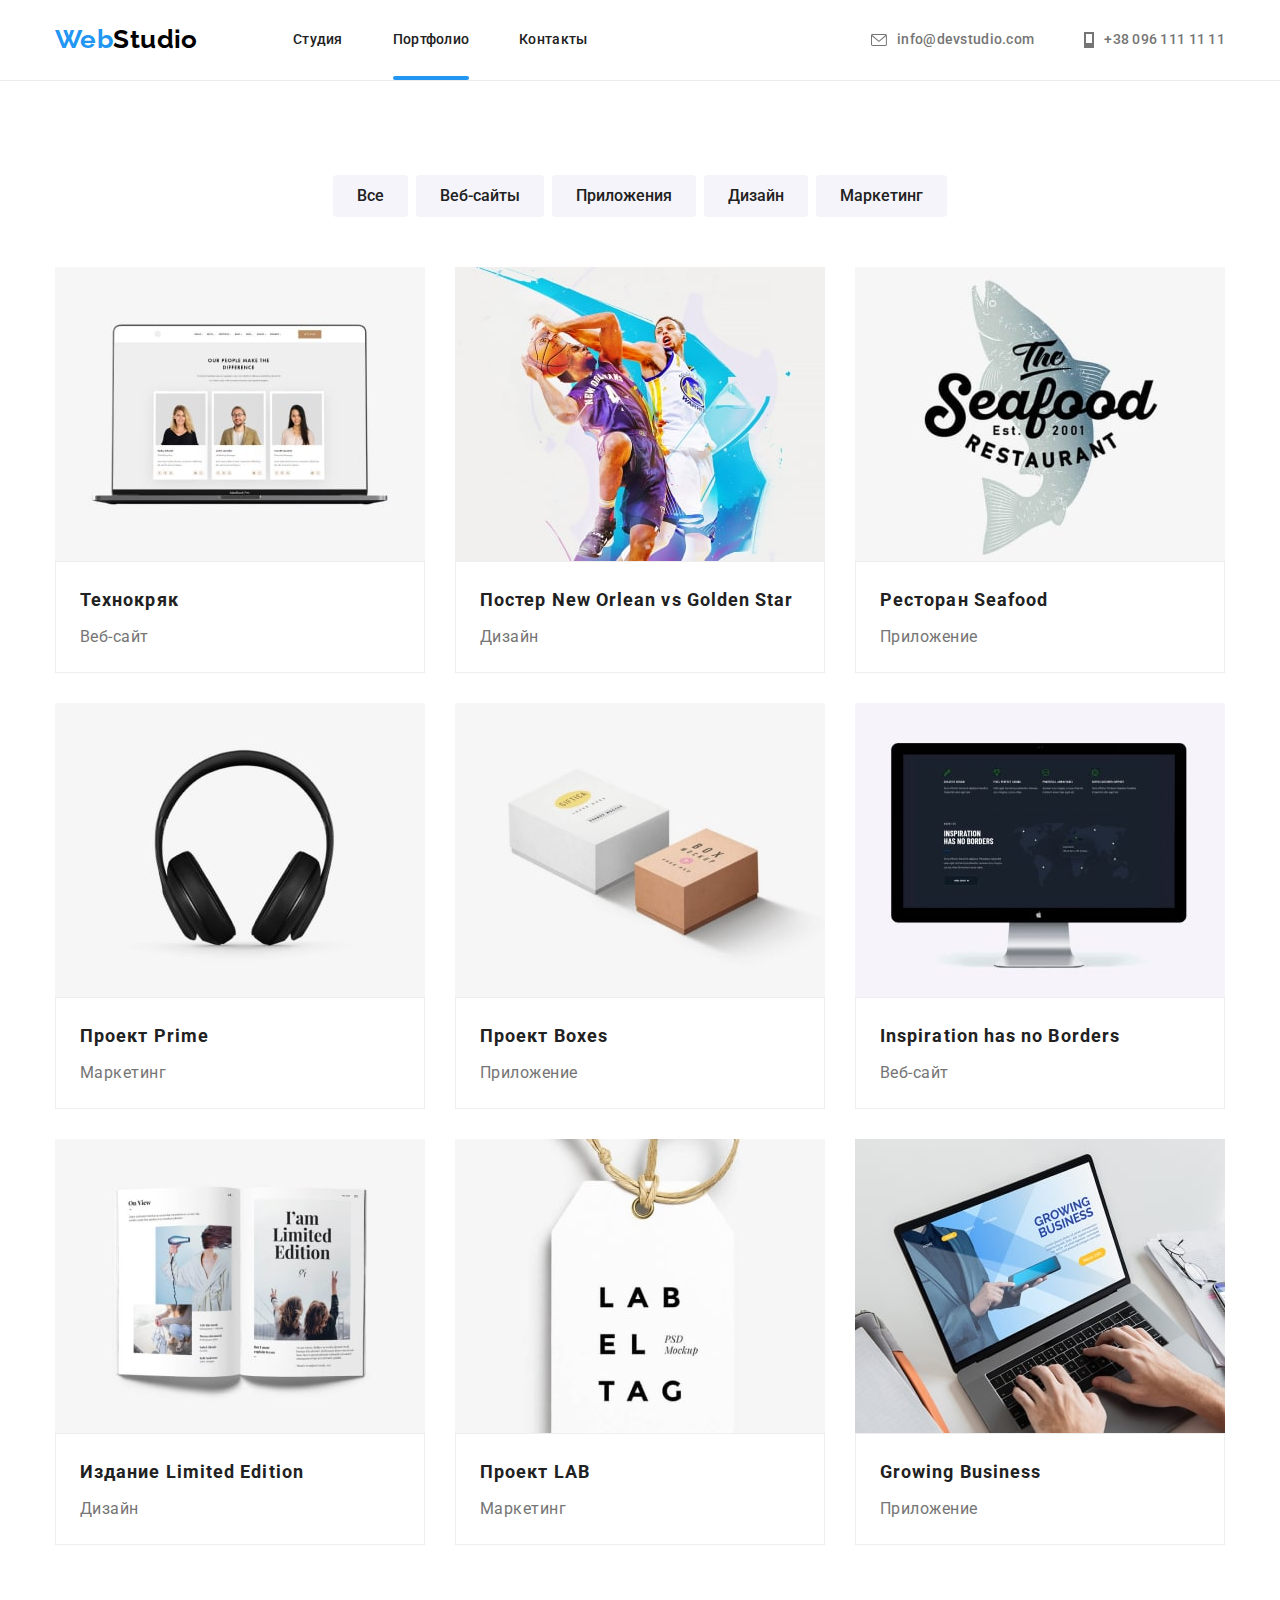
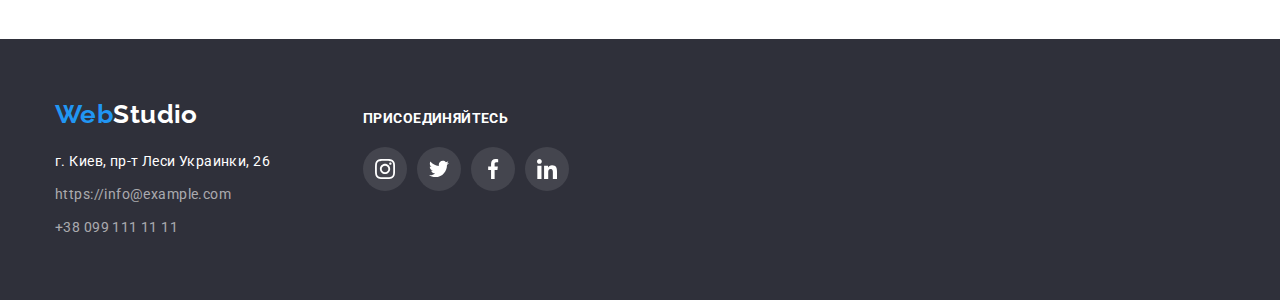
==== portfolio.html @ a5267f58 "start" ====
<!DOCTYPE html>
<html lang="ru">

<head>
    <meta charset="UTF-8">
    <meta http-equiv="X-UA-Compatible" content="IE=edge">
    <meta name="viewport" content="width=device-width, initial-scale=1.0">
    <title>Document</title>
    <link rel="preconnect" href="https://fonts.googleapis.com">
    <link rel="preconnect" href="https://fonts.gstatic.com" crossorigin>
    <link
        href="https://fonts.googleapis.com/css2?family=Raleway:wght@700&family=Roboto:wght@400;500;700;900&display=swap"
        rel="stylesheet">
    <link rel="stylesheet"
        href="https://cdnjs.cloudflare.com/ajax/libs/modern-normalize/1.1.0/modern-normalize.min.css">
    <link rel="stylesheet" href="./css/styles.css">
</head>

<body>
    <!-- Шапка сайта  -->
    <header class="header">
        <div class="container header-container">
            <nav class="header-navigation">
                <a class="link logo logo-web" href="./index.html">Web<span class=" logo logo-studio">Studio</span></a>
                <ul class="list header-list">
                    <li class="header-item"><a class="link header-link" href="./index.html">Студия</a></li>
                    <li class="header-item"><a class="link header-link active" href="./portfolio.html">Портфолио</a></li>
                    <li class="header-item"><a class="link header-link" href="">Контакты</a></li>
                </ul>
            </nav>
            <div class="header-connect">
                <ul class="list header-list">
                    <li class="header-item"><a class="link header-mail" href="mailto:http://info@devstudio.com">
                            <svg class="header-mail-icon" width="16" height="12">
                                <use href="./images/icons.svg#icon-mail"></use>
                            </svg>
                            info@devstudio.com</a></li>
                    <li class="header-item"><a class="link header-tel" href="tel:+380961111111">
                            <svg class="header-tel-icon" width="10" height="16">
                                <use href="./images/icons.svg#icon-tel"></use>
                            </svg>
                            +38 096 111 11 11</a></li>
                </ul>
            </div>
        </div>
    </header>

    <main>
        <!-- Фильтры -->
        <section class="section">
            <div class="container">
                <h1 class="visually-hidden">Портфолио</h1>
                <ul class="filters-list list">
                    <li class="filters-item"><button class="filters-btn button" type="button">Все</button></li>
                    <li class="filters-item"><button class="filters-btn button" type="button">Веб-сайты</button></li>
                    <li class="filters-item"><button class="filters-btn button" type="button">Приложения</button></li>
                    <li class="filters-item"><button class="filters-btn button" type="button">Дизайн</button></li>
                    <li class="filters-item"><button class="filters-btn button" type="button">Маркетинг</button></li>
                </ul>
                <ul class="portfolio-list list">
                    <li class="portfolio-item">
                        <a class="portfolio-link link" href="">
                            <div class="portfolio-link-wrap">
                                <img src="./images/project-1.jpg" alt="ноутбук" width="370">
                                <p class="portfolio-link-top-text">
                                Технокряк это современная площадка распространения коронавируса. Компании используют эту платформу для цифрового
                                шпионажа и атак на защищённые сервера конкурентов.
                                </p>
                            </div>
                            <div class="portfolio-link-bottom">
                                <h2 class="portfolio-title">Технокряк</h2>
                                <p class="portfolio-text">Веб-сайт</p>
                            </div>
                        </a>
                    </li>
                    <li class="portfolio-item">
                        <a class="portfolio-link link" href="">
                            <div class="portfolio-link-wrap">
                                <img src="./images/project-2.jpg" alt="баскетболисты" width="370">
                                <p class="portfolio-link-top-text">
                                    Технокряк это современная площадка распространения коронавируса. Компании используют эту платформу для цифрового
                                    шпионажа и атак на защищённые сервера конкурентов.
                                </p>
                            </div>
                            <div class="portfolio-link-bottom">
                                <h2 class="portfolio-title">Постер New Orlean vs Golden Star</h2>
                                <p class="portfolio-text">Дизайн</p>
                            </div>
                        </a>
                    </li>
                    <li class="portfolio-item">
                        <a class="portfolio-link link" href="">
                            <div class="portfolio-link-wrap">
                                <img src="./images/project-3.jpg" alt="название ресторана" width="370">
                                <p class="portfolio-link-top-text">
                                    Технокряк это современная площадка распространения коронавируса. Компании используют эту платформу для цифрового
                                    шпионажа и атак на защищённые сервера конкурентов.
                                </p>
                            </div>
                            <div class="portfolio-link-bottom">
                                <h2 class="portfolio-title">Ресторан Seafood</h2>
                                <p class="portfolio-text">Приложение</p>
                            </div>
                        </a>
                    </li>
                    <li class="portfolio-item">
                        <a class="portfolio-link link" href="">
                            <div class="portfolio-link-wrap">
                                <img src="./images/project-4.jpg" alt="наушники" width="370">
                                <p class="portfolio-link-top-text">
                                    Технокряк это современная площадка распространения коронавируса. Компании используют эту платформу для цифрового
                                    шпионажа и атак на защищённые сервера конкурентов.
                                </p>
                            </div>
                            <div class="portfolio-link-bottom">
                                <h2 class="portfolio-title">Проект Prime</h2>
                                <p class="portfolio-text">Маркетинг</p>
                            </div>
                        </a>
                    </li>
                    <li class="portfolio-item">
                        <a class="portfolio-link link" href="">
                            <div class="portfolio-link-wrap">
                                <img src="./images/project-5.jpg" alt="коробки" width="370">
                                <p class="portfolio-link-top-text">
                                    Технокряк это современная площадка распространения коронавируса. Компании используют эту платформу для цифрового
                                    шпионажа и атак на защищённые сервера конкурентов.
                                </p>
                            </div>
                            <div class="portfolio-link-bottom">
                                <h2 class="portfolio-title">Проект Boxes</h2>
                                <p class="portfolio-text">Приложение</p>
                            </div>
                        </a>
                    </li>
                    <li class="portfolio-item">
                        <a class="portfolio-link link" href="">
                            <div class="portfolio-link-wrap">
                                <img src="./images/project-6.jpg" alt="монитор" width="370">
                                <p class="portfolio-link-top-text">
                                    Технокряк это современная площадка распространения коронавируса. Компании используют эту платформу для цифрового
                                    шпионажа и атак на защищённые сервера конкурентов.
                                </p>
                            </div>
                            <div class="portfolio-link-bottom">
                                <h2 class="portfolio-title">Inspiration has no Borders</h2>
                                <p class="portfolio-text">Веб-сайт</p>
                            </div>
                        </a>
                    </li>
                    <li class="portfolio-item">
                        <a class="portfolio-link link" href="">
                            <div class="portfolio-link-wrap">
                                <img src="./images/project-7.jpg" alt="книга" width="370">
                                <p class="portfolio-link-top-text">
                                    Технокряк это современная площадка распространения коронавируса. Компании используют эту платформу для цифрового
                                    шпионажа и атак на защищённые сервера конкурентов.
                                </p>
                            </div>
                            <div class="portfolio-link-bottom">
                                <h2 class="portfolio-title">Издание Limited Edition</h2>
                                <p class="portfolio-text">Дизайн</p>
                            </div>
                        </a>
                    </li>
                    <li class="portfolio-item">
                        <a class="portfolio-link link" href="">
                            <div class="portfolio-link-wrap">
                                <img src="./images/project-8.jpg" alt="бирка" width="370">
                                <p class="portfolio-link-top-text">
                                    Технокряк это современная площадка распространения коронавируса. Компании используют эту платформу для цифрового
                                    шпионажа и атак на защищённые сервера конкурентов.
                                </p>
                            </div>
                            <div class="portfolio-link-bottom">
                                <h2 class="portfolio-title">Проект LAB</h2>
                                <p class="portfolio-text">Маркетинг</p>
                            </div>
                        </a>
                    </li>
                    <li class="portfolio-item">
                        <a class="portfolio-link link" href="">
                            <div class="portfolio-link-wrap">
                                <img src="./images/project-9.jpg" alt="человек печатает на ноутбуке" width="370">
                                <p class="portfolio-link-top-text">
                                    Технокряк это современная площадка распространения коронавируса. Компании используют эту платформу для цифрового
                                    шпионажа и атак на защищённые сервера конкурентов.
                                </p>
                            </div>
                            <div class="portfolio-link-bottom">
                                <h2 class="portfolio-title">Growing Business</h2>
                                <p class="portfolio-text">Приложение</p>
                            </div>
                        </a>
                    </li>
                </ul>
            </div>
        </section>
    </main>

    <!-- Футер -->
    <footer class="footer">
        <div class="container footer-box">
            <div>
                <a class="link logo logo-footer" href="./index.html">Web<span
                        class=" logo logo-studio-footer">Studio</span></a>
                <address class="footer-address">
                    <ul class="footer-list list">
                        <li class="footer-item">
                            <a class="footer-map link" href="#">г. Киев, пр-т Леси Украинки, 26</a>
                        </li>
                        <li class="footer-item">
                            <a class="footer-mail link" href="mailto:https://info@example.com">https://info@example.com</a>
                        </li>
                        <li class="footer-item">
                            <a class="footer-tel link" href="tel:+380991111111">+38 099 111 11 11</a>
                        </li>
                    </ul>
                </address>
            </div>
            <div class="footer-social">
                <p class="footer-social-title">присоединяйтесь</p>
                <ul class="footer-social-list list">
                    <li class="footer-social-item">
                        <a href="" class="footer-social-link">
                            <svg class="footer-social-icon" width="20" height="20">
                                <use href="./images/icons.svg#icon-instagram"></use>
                            </svg>
                        </a>
                    </li>
                    <li class="footer-social-item">
                        <a href="" class="footer-social-link">
                            <svg class="footer-social-icon" width="20" height=" 20">
                                <use href="./images/icons.svg#icon-twitter"></use>
                            </svg>
                        </a>
                    </li>
                    <li class="footer-social-item">
                        <a href="" class="footer-social-link">
                            <svg class="footer-social-icon" width="20" height=" 20">
                                <use href="./images/icons.svg#icon-facebook"></use>
                            </svg>
                        </a>
                    </li>
                    <li class="footer-social-item">
                        <a href="" class="footer-social-link">
                            <svg class="footer-social-icon" width="20" height=" 20">
                                <use href="./images/icons.svg#icon-linkedin"></use>
                            </svg>
                        </a>
                    </li>
                </ul>
            </div>
        </div>
    </footer>
</body>

</html>
---- css/styles.css ----
:root {
  --primary-title-color: #212121;
  --text-color: #757575;
  --link-text-color: #757575;
  --accent-color: #2196f3;
  --btn-color: #f5f4fa;
  --primary-btn-color: #2196f3;
  --second-btn-color: #188ce8;
  --text-btn-color: #212121;
  --second-text-btn-color: #ffffff;
  --primary-color: #ffffff;
  --footer-color: #2f303a;
}

p,
h1,
h2,
h3,
h4,
h5,
h6 {
  margin: 0;
}

ul {
  margin: 0;
  padding: 0;
}

button {
  cursor: pointer;
  min-width: 30px;
}

img {
  display: block;
  max-width: 100%;
  height: auto;
}

body {
  background-color: var(--primary-color);
  font-family: "Roboto", sans-serif;
  font-size: 14px;
  line-height: 1.2;
  letter-spacing: 0.03em;
}

.container {
  width: 1200px;
  padding-left: 15px;
  padding-right: 15px;
  margin: 0 auto;
}

.section {
  padding-top: 94px;
  padding-bottom: 94px;
}

.list {
  list-style: none;
}

.link {
  text-decoration: none;
}

.visually-hidden {
  position: absolute;
  width: 1px;
  height: 1px;
  margin: -1px;
  border: 0;
  padding: 0;

  white-space: nowrap;
  clip-path: inset(100%);
  clip: rect(0 0 0 0);
  overflow: hidden;
}

.logo {
  font-family: Raleway;
  font-weight: 700;
  font-size: 26px;
  line-height: 1.19;
}

/*---------------HEADER---------------*/

.logo-web {
  color: var(--accent-color);
  display: flex;
  padding-top: 24px;
  padding-bottom: 25px;
  margin-right: 93px;
  width: 145px;
}

.logo-footer {
  color: var(--accent-color);
  display: flex;
  margin-bottom: 20px;
  margin-right: 93px;
  width: 145px;
}

.logo-studio {
  color: #000000;
}

.logo-studio-footer {
  color: var(--primary-color);
}

.header-link {
  position: relative;
  display: block;
  font-weight: 500;
  font-size: 14px;
  line-height: 1.14;
  letter-spacing: 0.02em;
  color: var(--primary-title-color);
  padding-top: 32px;
  padding-bottom: 32px;
  transition: color 250ms cubic-bezier(0.4, 0, 0.2, 1);
}

.header-link:hover,
.header-link:focus {
  color: var(--accent-color);
}

.header-link.active::after {
  content: "";
  width: 100%;
  height: 4px;
  background-color: var(--accent-color);
  position: absolute;
  display: block;
  bottom: 0px;
  border-radius: 2px;
}

.header-mail,
.header-tel {
  font-weight: 500;
  font-size: 14px;
  line-height: 1.14;
  letter-spacing: 0.02em;
  color: var(--link-text-color);
  padding-top: 32px;
  padding-bottom: 32px;
  justify-content: center;
  display: flex;
  align-items: center;
  transition: color 250ms cubic-bezier(0.4, 0, 0.2, 1);
}

.header-mail:hover,
.header-mail:focus,
.header-tel:hover,
.header-tel:focus {
  color: var(--accent-color);
}

.header {
  border-bottom: 1px solid #ececec;
  background: var(--primary-color);
}

.header-container {
  display: flex;
  align-items: center;
}

.header-navigation {
  display: flex;
  align-items: center;
}

.header-connect {
  margin-left: auto;
  justify-content: center;
}

.header-list {
  display: flex;
  justify-content: center;
}

.header-mail-icon,
.header-tel-icon {
  margin-right: 10px;
  fill: currentColor;
}

.header-item:not(:last-child) {
  margin-right: 50px;
}

/*----------------MAIN------------*/
.main {
  background-color: #2f303a;
  text-align: center;
  padding-top: 200px;
  padding-bottom: 200px;
}

.overlay {
  max-width: 1600px;
  height: 600px;
  margin-left: auto;
  margin-right: auto;
  background-image: linear-gradient(
      to right,
      rgba(47, 48, 58, 0.4),
      rgba(47, 48, 58, 0.4)
    ),
    url(../images/main-img.jpg);
  background-repeat: no-repeat;
  background-size: cover;
  background-position: center;
}

.main-title {
  width: 696px;
  margin-left: auto;
  margin-right: auto;
  margin-bottom: 30px;
  font-weight: 900;
  font-size: 44px;
  line-height: 1.36;
  letter-spacing: 0.06em;
  color: #ffffff;
  text-transform: uppercase;
}

.main-btn {
  color: var(--second-text-btn-color);
  background-color: var(--primary-btn-color);
  font-weight: 700;
  font-size: 16px;
  line-height: 1.88;
  letter-spacing: 0.06em;
  cursor: pointer;
  width: 200px;
  height: 50px;
  transition: background-color 250ms cubic-bezier(0.4, 0, 0.2, 1);
}

.main-btn:hover,
.main-btn:focus {
  background-color: var(--second-btn-color);
}

/*--------------SECTION----------*/
.section-list {
  display: flex;
}

.section-item:not(:last-child) {
  margin-right: 30px;
}

.about {
  padding-top: 0;
}

.about-list {
  display: flex;
}

.about-item:not(:last-child) {
  margin-right: 30px;
}

.about-item {
  position: relative;
  width: 370px;
  flex-basis: calc((100% - 60px) / 3);
}

.about-item-text {
  position: absolute;
  bottom: 0;
  left: 0;
  font-weight: 700;
  font-size: 14px;
  line-height: 1.14;
  text-align: center;
  letter-spacing: 0.03em;
  text-transform: uppercase;
  color: var(--second-text-btn-color);
  display: flex;
  align-items: center;
  justify-content: center;
  min-height: 70px;
  width: 370px;
  background: rgba(47, 48, 58, 0.8);
}

/* .about-item::before {
  position: absolute;
  content: "";
  display: inline-block;
  bottom: 0;
  min-height: 70px;
  width: 100%;
  background: rgba(47, 48, 58, 0.8);
} */

.about-command-list {
  display: flex;
}

.about-command-item:not(:last-child) {
  margin-right: 30px;
}

.about-command {
  background: #f5f4fa;
}

.about-command-bottom {
  background: var(--primary-color);
}

.section-item-link {
  width: 270px;
  height: 120px;
  margin-bottom: 30px;
  display: flex;
  align-items: center;
  justify-content: center;
  background: #f5f4fa;
  border-radius: 4px;
}

.section-title {
  font-weight: 700;
  font-size: 14px;
  line-height: 1.14;
  color: var(--primary-title-color);
  text-transform: uppercase;
  margin-bottom: 10px;
}

.section-item {
  flex-basis: calc((100% - 90px) / 4);
}

.section-text {
  font-size: 14px;
  line-height: 1.71;
  color: var(--text-color);
}

.about-title,
.about-command-title {
  font-weight: 700;
  font-size: 36px;
  line-height: 1.17;
  text-align: center;
  color: var(--primary-title-color);
  margin-bottom: 50px;
}

.about-command-item {
  flex-basis: calc((100% - 90px) / 4);
  box-shadow: 0px 1px 3px rgba(0, 0, 0, 0.12), 0px 1px 1px rgba(0, 0, 0, 0.14),
    0px 2px 1px rgba(0, 0, 0, 0.2);
  border-radius: 0px 0px 4px 4px;
}

.about-command-bottom {
  padding-top: 30px;
  padding-bottom: 30px;
  text-align: center;
}

.about-command-name {
  font-weight: 500;
  font-size: 16px;
  line-height: 1.19;
  color: var(--primary-title-color);
  margin-bottom: 10px;
}

.about-command-text {
  font-size: 16px;
  line-height: 1.19;
  color: var(--text-color);
  margin-bottom: 16px;
}

.command-social-list {
  display: flex;
  justify-content: center;
}

.command-social-item {
  width: 44px;
  height: 44px;
  cursor: pointer;
}

.command-social-link:focus,
.command-social-link:hover {
  background-color: var(--primary-btn-color);
}

.command-social-link:hover .command-social-icon,
.command-social-link:focus .command-social-icon {
  fill: var(--second-text-btn-color);
  background-color: var(--primary-btn-color);
}

.command-social-item + .command-social-item {
  margin-left: 10px;
}

.command-social-icon {
  fill: rgba(175, 177, 184, 1);
  transition: fill 250ms cubic-bezier(0.4, 0, 0.2, 1),
    background-color 250ms cubic-bezier(0.4, 0, 0.2, 1);
}

.command-social-link {
  width: 100%;
  height: 100%;
  display: flex;
  align-items: center;
  justify-content: center;
  background-color: var(--primary-color);
  border-radius: 50%;
  transition: background-color 250ms cubic-bezier(0.4, 0, 0.2, 1);
}

.regular-client {
  color: #e5e5e5;
}

.regular-client-title {
  font-weight: 700;
  font-size: 36px;
  line-height: 1, 17;
  text-align: center;
  letter-spacing: 0.03em;
  margin-bottom: 50px;
  color: var(--primary-title-color);
}

.regular-client-link {
  width: 100%;
  height: 100%;
  display: flex;
  align-items: center;
  justify-content: center;
}

.regular-client-list {
  display: flex;
  justify-content: center;
}

.regular-client-item {
  width: 170px;
  height: 92px;
  display: block;
  cursor: pointer;

  border: 1px solid #afb1b8;
  box-sizing: border-box;
  border-radius: 4px;
  transition: border-color 250ms cubic-bezier(0.4, 0, 0.2, 1);
}

.regular-client-item + .regular-client-item {
  margin-left: 30px;
}

.regular-client-icon {
  fill: rgba(175, 177, 184, 1);
  transition: fill 250ms cubic-bezier(0.4, 0, 0.2, 1);
}

.regular-client-item:hover,
.regular-client-item:focus {
  border-color: var(--accent-color);
}

.regular-client-link:hover .regular-client-icon,
.regular-client-link:focus .regular-client-icon {
  fill: var(--accent-color);
}
.command-social-item + .command-social-item {
  margin-left: 10px;
}

/*---------------FOOTER----------*/
.footer {
  background-color: var(--footer-color);
  padding-top: 60px;
  padding-bottom: 60px;
  display: flex;
  justify-content: center;
}

.footer-box {
  display: flex;
  align-items: baseline;
}

.footer-item:not(:last-child) {
  margin-bottom: 9px;
}

.footer-map {
  font-style: normal;
  font-size: 14px;
  line-height: 1.71;
  color: var(--primary-color);
  width: 231px;
}

.footer-mail,
.footer-tel {
  font-style: normal;
  font-size: 14px;
  line-height: 1.71;
  color: rgba(255, 255, 255, 0.6);
  width: 231px;
  transition: color 250ms cubic-bezier(0.4, 0, 0.2, 1);
}

.footer-mail:hover,
.footer-mail:focus,
.footer-tel:hover,
.footer-tel:focus {
  color: var(--accent-color);
}

.footer-social-list {
  display: flex;
  justify-content: center;
  align-items: center;
}

.footer-social {
  display: block;
  align-items: center;
  margin-left: 70px;
}

.footer-social-title {
  font-weight: 700;
  font-size: 14px;
  line-height: 1.14;
  letter-spacing: 0.03em;
  text-transform: uppercase;
  color: #ffffff;
  margin-bottom: 20px;
}

.footer-social-item {
  width: 44px;
  height: 44px;
  cursor: pointer;
  display: flex;
  align-items: center;
  justify-content: center;
}

.footer-social-item + .footer-social-item {
  margin-left: 10px;
}

.footer-social-icon {
  fill: var(--second-text-btn-color);
}

.footer-social-link:hover,
.footer-social-link:focus {
  background-color: var(--accent-color);
}

.footer-social-link {
  width: 100%;
  height: 100%;
  display: flex;
  align-items: center;
  justify-content: center;
  background-color: rgba(255, 255, 255, 0.1);
  border-radius: 50%;
  transition: background-color 250ms cubic-bezier(0.4, 0, 0.2, 1);
}

/*--------------PORTFOLIO----------*/
.filters-list {
  display: flex;
  justify-content: center;
  margin-bottom: 50px;
}

.filters-item:not(:last-child) {
  margin-right: 8px;
}

.filters-btn {
  font-family: inherit;
  font-weight: 500;
  font-size: 16px;
  line-height: 1.62;
  text-align: center;
  color: var(--text-btn-color);
  background-color: var(--btn-color);

  border-radius: 4px;
  padding: 6px 22px;
  border: 2px solid transparent;
  transition: color 250ms cubic-bezier(0.4, 0, 0.2, 1),
    background-color 250ms cubic-bezier(0.4, 0, 0.2, 1),
    box-shadow 250ms cubic-bezier(0.4, 0, 0.2, 1),
    border-radius 250ms cubic-bezier(0.4, 0, 0.2, 1);
}

.filters-btn:focus,
.filters-btn:hover {
  color: var(--second-text-btn-color);
  background-color: var(--primary-btn-color);
  box-shadow: 0px 3px 1px rgba(0, 0, 0, 0.1), 0px 1px 2px rgba(0, 0, 0, 0.08),
    0px 2px 2px rgba(0, 0, 0, 0.12);
  border-radius: 4px;
}

.portfolio-list {
  display: flex;
  flex-wrap: wrap;
  margin-left: -30px;
  margin-bottom: -30px;
}

.portfolio-item {
  flex-basis: calc(100% / 3 - 30px);
  margin-left: 30px;
  margin-bottom: 30px;
  transition: border 250ms cubic-bezier(0.4, 0, 0.2, 1),
    box-sizing 250ms cubic-bezier(0.4, 0, 0.2, 1),
    box-shadow 250ms cubic-bezier(0.4, 0, 0.2, 1);
}

.portfolio-item:hover,
.portfolio-item:focus {
  border: 1px solid #eeeeee;
  box-sizing: border-box;
  box-shadow: 0px 1px 1px rgba(0, 0, 0, 0.12), 0px 4px 4px rgba(0, 0, 0, 0.06),
    1px 4px 6px rgba(0, 0, 0, 0.16);
}

.portfolio-item:hover .portfolio-link-top-text {
  transform: translateY(0);
}

.portfolio-link-bottom {
  padding: 20px 24px;
  border: 1px solid #eeeeee;
}

.portfolio-title {
  font-weight: 700;
  font-size: 18px;
  line-height: 2;
  letter-spacing: 0.06em;
  color: var(--primary-title-color);
  margin-bottom: 4px;
}

.portfolio-text {
  font-size: 16px;
  line-height: 30px;
  letter-spacing: 0.03em;
  color: var(--text-color);
}

.portfolio-link-wrap {
  position: relative;
  overflow: hidden;
}

.portfolio-link-top-text {
  position: absolute;
  height: 100%;
  top: 0;
  left: 0;
  padding: 63px 24px;
  color: rgba(255, 255, 255, 1);
  background: rgba(33, 150, 243, 0.9);

  font-size: 18px;
  line-height: 1.55;
  letter-spacing: 0.03em;
  overflow: auto;
  transform: translateY(100%);
  transition: transform 250ms cubic-bezier(0.4, 0, 0.2, 1);
}

/*-------------MODAL------------*/

.backdrop {
  position: fixed;
  top: 0;
  left: 0;

  width: 100vw;
  height: 100vh;

  background-color: rgba(0, 0, 0, 0.2);

  transition: opacity 1000ms, visibility 1000ms;
}

.backdrop.is-hidden .modal {
  transform: scaleX(1.5) rotate(180deg);
  transition: transform 1000ms;
}

.modal {
  position: absolute;
  top: 50%;
  left: 50%;
  transform: translate(-50%, -50%);

  width: 528px;
  min-height: 581px;

  background: #ffffff;
  box-shadow: 0px 1px 3px rgba(0, 0, 0, 0.12), 0px 1px 1px rgba(0, 0, 0, 0.14),
    0px 2px 1px rgba(0, 0, 0, 0.2);
  border-radius: 4px;

  transition: transform 1000ms;
}

.modal-btn {
  position: absolute;
  display: flex;
  align-items: center;
  justify-content: center;
  width: 30px;
  height: 30px;
  top: 8px;
  right: 8px;
  background: transparent;
  border: 1px solid rgba(0, 0, 0, 0.1);
  border-radius: 50%;
}

.is-hidden {
  visibility: hidden;
  opacity: 0;
  pointer-events: none;
}
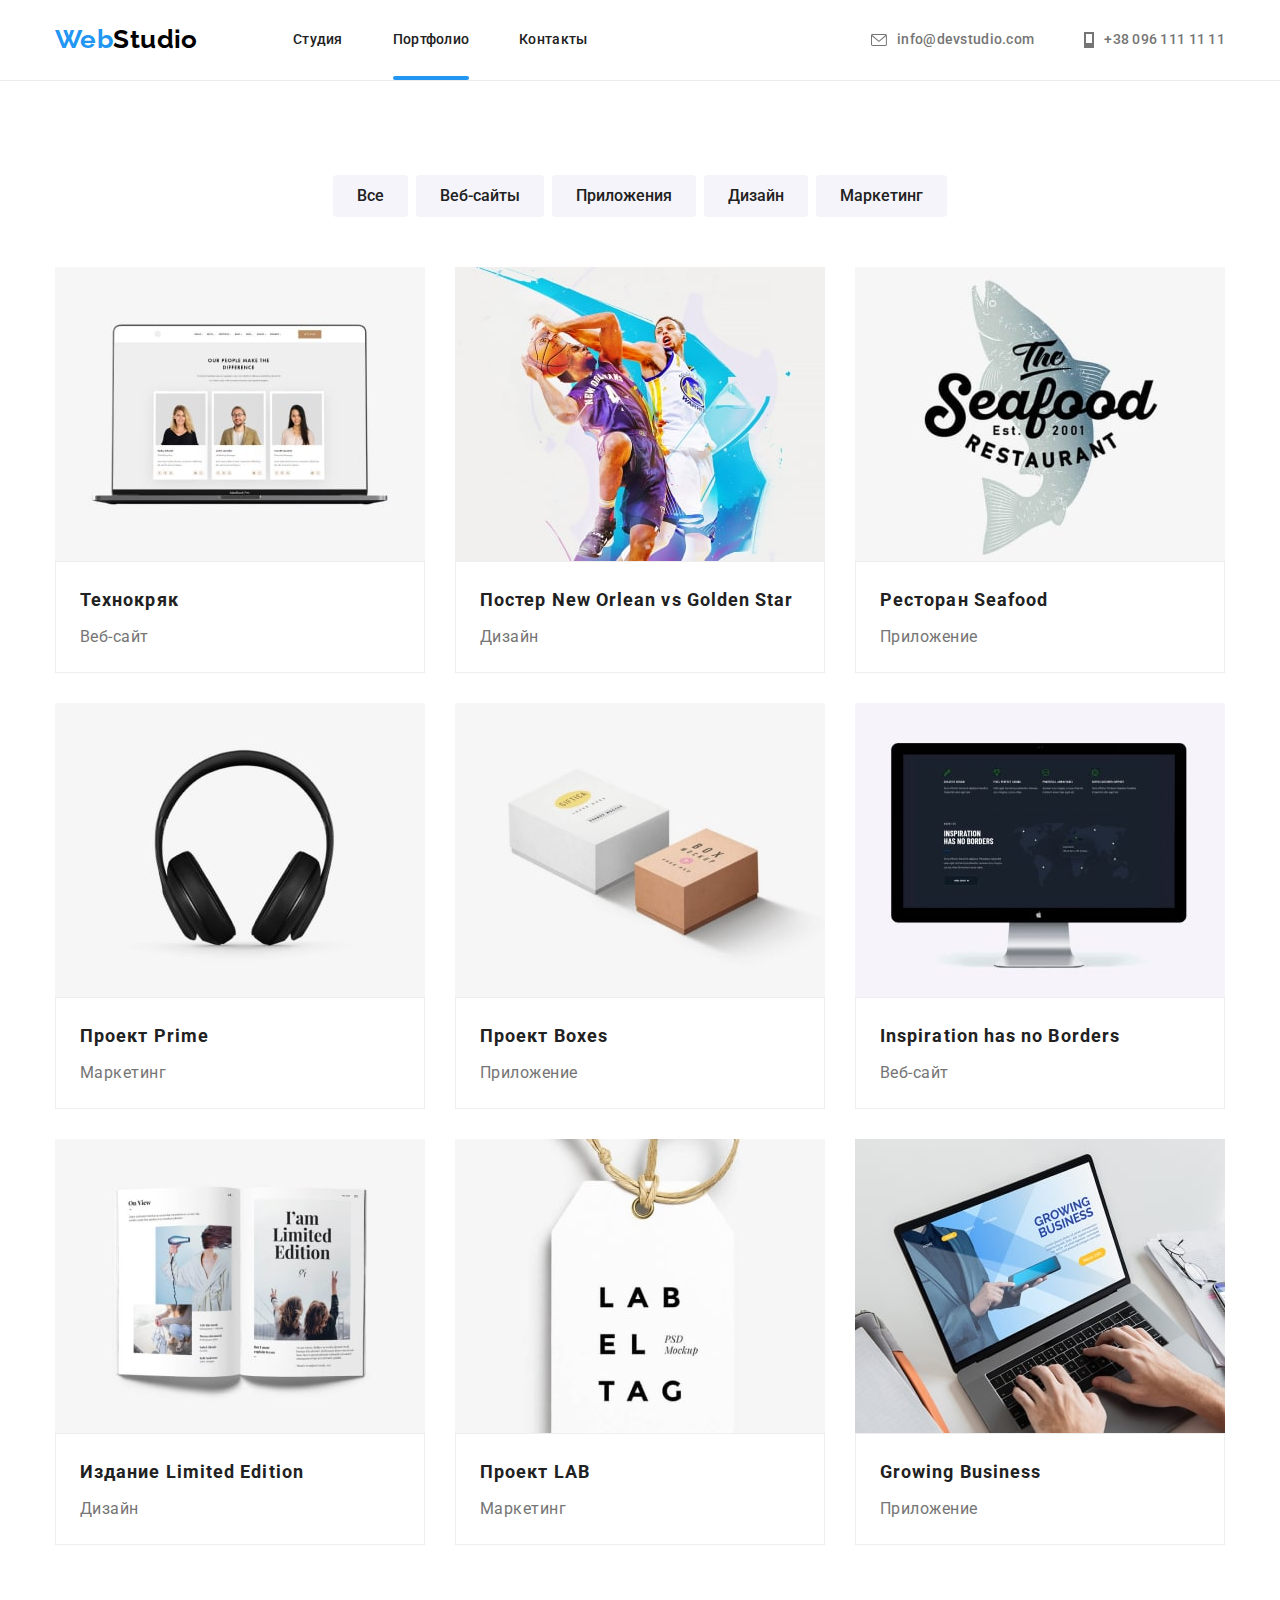
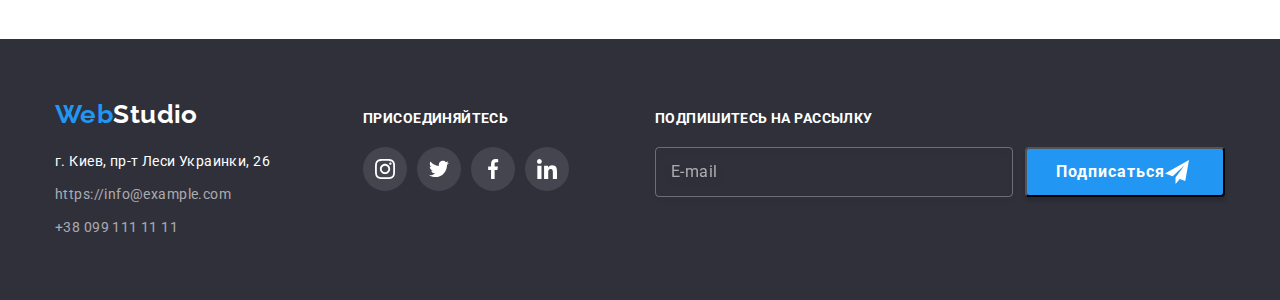
==== commit 3f91ab06: "adds footer mailing" ====
--- a/portfolio.html
+++ b/portfolio.html
@@ -251,6 +251,23 @@
                     </li>
                 </ul>
             </div>
+            <div class="mailing">
+                <p class="mailing-text">Подпишитесь на рассылку</p>
+                <form action="#" class="mailing-form">
+                    <label for="email-mailing">
+                        <input type="email" name="email-mailing" id="email-mailing" class="footer-email-mailing"
+                            placeholder="E-mail" required>
+                    </label>
+                    <button class="button mailing-btn" type="submit">
+                        <span class="mailing-btn-text">
+                            Подписаться
+                        </span>
+                        <svg class="mailing-icon" width="24" height="24">
+                            <use href=" ./images/icons.svg#icon-send"></use>
+                        </svg>
+                    </button>
+                </form>
+            </div>
         </div>
     </footer>
 </body>
--- a/css/styles.css
+++ b/css/styles.css
@@ -597,6 +597,87 @@
   transition: background-color 250ms cubic-bezier(0.4, 0, 0.2, 1);
 }
 
+.mailing {
+  margin-left: auto;
+  height: 86px;
+  width: 570px;
+}
+
+.mailing-form {
+  display: flex;
+  justify-content: center;
+  align-items: center;
+  padding: 0;
+}
+
+.mailing-text {
+  font-weight: 700;
+  font-size: 14px;
+  line-height: 1.14;
+  letter-spacing: 0.03em;
+  text-transform: uppercase;
+  color: var(--primary-color);
+  margin-bottom: 20px;
+}
+
+.footer-email-mailing {
+  width: 358px;
+  height: 50px;
+  border: 1px solid rgba(255, 255, 255, 0.3);
+  box-sizing: border-box;
+  filter: drop-shadow(0px 4px 4px rgba(0, 0, 0, 0.15));
+  border-radius: 4px;
+  background-color: transparent;
+  margin-right: 12px;
+  padding: 15px 15px;
+  outline: none;
+  font-weight: normal;
+  font-size: 16px;
+  line-height: 1.25;
+  letter-spacing: 0.03em;
+  color: var(--second-text-btn-color);
+  transition: border-color 250ms cubic-bezier(0.4, 0, 0.2, 1);
+}
+
+.footer-email-mailing::placeholder {
+  font-weight: 400;
+  font-size: 16px;
+  line-height: 1.25;
+  letter-spacing: 0.03em;
+  color: rgba(255, 255, 255, 0.6);
+}
+
+.footer-email-mailing:focus {
+  border-color: var(--accent-color);
+}
+
+.mailing-btn {
+  width: 200px;
+  height: 50px;
+  background: var(--primary-btn-color);
+  box-shadow: 0px 4px 4px rgba(0, 0, 0, 0.15);
+  border-radius: 4px;
+  padding: 10px 28px 10px 29px;
+  display: flex;
+  align-items: center;
+  text-align: center;
+}
+
+.mailing-btn-text {
+  font-weight: 700;
+  font-size: 16px;
+  line-height: 1.87;
+  align-items: center;
+  text-align: center;
+  letter-spacing: 0.06em;
+  color: var(--primary-color);
+}
+
+.mailing-icon {
+  fill: var(--primary-color);
+  /* margin-left: 10px; */
+}
+
 /*--------------PORTFOLIO----------*/
 .filters-list {
   display: flex;
@@ -734,6 +815,7 @@
 
   width: 528px;
   min-height: 581px;
+  padding: 40px;
 
   background: #ffffff;
   box-shadow: 0px 1px 3px rgba(0, 0, 0, 0.12), 0px 1px 1px rgba(0, 0, 0, 0.14),
@@ -762,3 +844,72 @@
   opacity: 0;
   pointer-events: none;
 }
+
+.modal-text {
+  color: var(--primary-title-color);
+  font-weight: 700;
+  font-size: 20px;
+  line-height: 1.15;
+  text-align: center;
+  letter-spacing: 0.03em;
+  margin-bottom: 12px;
+}
+
+.modal-field {
+  margin-bottom: 10px;
+}
+
+.modal-form-input {
+  width: 100%;
+  height: 40px;
+  border: 1px solid rgba(33, 33, 33, 0.2);
+  box-sizing: border-box;
+  border-radius: 4px;
+  padding-left: 16px;
+  outline: none;
+}
+
+.modal-form-text {
+  width: 100%;
+  height: 120px;
+  border: 1px solid rgba(33, 33, 33, 0.2);
+  box-sizing: border-box;
+  border-radius: 4px;
+  padding-left: 16px;
+  outline: none;
+  display: block;
+  resize: none;
+  padding: 12px 16px;
+}
+
+.modal-form-text::placeholder {
+  font-size: 14px;
+  line-height: 1.14;
+  letter-spacing: 0.01em;
+  color: rgba(117, 117, 117, 0.5);
+}
+
+.modal-form-input:focus,
+.modal-form-text:focus {
+  border: 1px solid #2196f3;
+}
+
+.label-modal-text {
+  font-size: 12px;
+  line-height: 1.16;
+  letter-spacing: 0.01em;
+  color: var(--text-color);
+  display: block;
+  resize: none;
+  margin-bottom: 4px;
+}
+
+.form-btn {
+  width: 200px;
+  height: 50px;
+  display: block;
+  margin: 0 auto;
+  background: var(--primary-btn-color);
+  box-shadow: 0px 4px 4px rgba(0, 0, 0, 0.15);
+  border-radius: 4px;
+}
